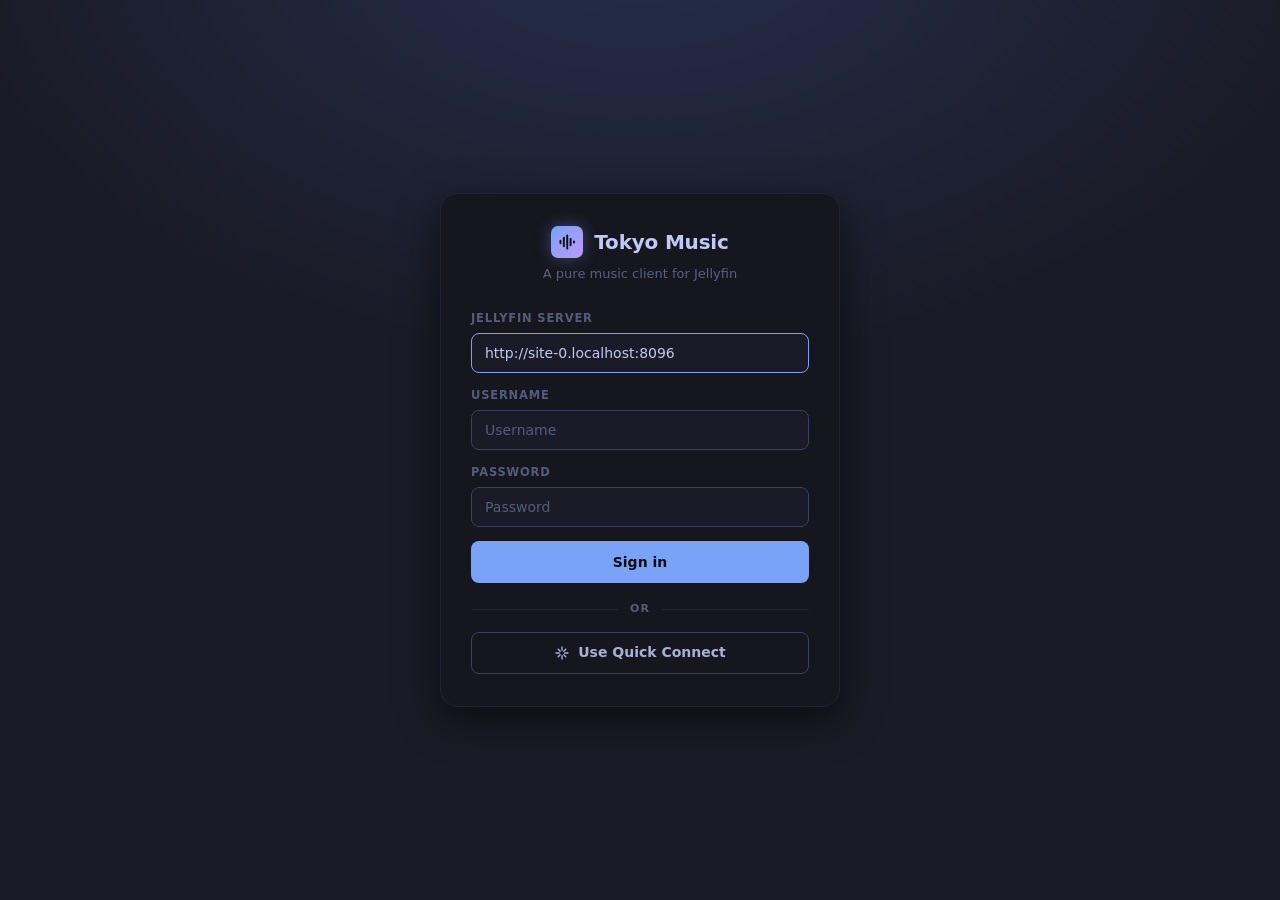
==== index.html @ 6bb14060 "Add Tokyo Music, a music-only Jellyfin web client A pure-audio frontend to Jellyfin: albums, artists" ====
<!DOCTYPE html>
<html lang="en">
  <head>
    <meta charset="utf-8" />
    <meta name="viewport" content="width=device-width, initial-scale=1" />
    <meta name="color-scheme" content="dark" />
    <meta name="theme-color" content="#1a1b26" />
    <meta
      name="description"
      content="Tokyo Music — a music-only web client for Jellyfin."
    />
    <title>Tokyo Music</title>

    <link
      rel="icon"
      href="data:image/svg+xml,%3Csvg xmlns='http://www.w3.org/2000/svg' viewBox='0 0 24 24'%3E%3Crect width='24' height='24' rx='6' fill='%231a1b26'/%3E%3Cg fill='%237aa2f7'%3E%3Crect x='4' y='9' width='2.2' height='6' rx='1.1'/%3E%3Crect x='8' y='6' width='2.2' height='12' rx='1.1'/%3E%3Crect x='12' y='3.5' width='2.2' height='17' rx='1.1'/%3E%3Crect x='16' y='8' width='2.2' height='8' rx='1.1'/%3E%3C/g%3E%3C/svg%3E"
    />

    <link rel="stylesheet" href="css/tokyonight.css" />
    <link rel="stylesheet" href="css/app.css" />
  </head>
  <body>
    <div id="root">
      <!-- Replaced by the login screen or app shell on boot. -->
      <div class="login-screen">
        <div class="spinner"></div>
      </div>
    </div>

    <noscript>
      <p style="padding: 32px; color: #c0caf5; font-family: system-ui">
        Tokyo Music needs JavaScript enabled.
      </p>
    </noscript>

    <script type="module" src="js/app.js"></script>
  </body>
</html>
---- css/tokyonight.css ----
/* Tokyo Night (night variant) — palette from folke/tokyonight.nvim.
   Deliberately NOT the storm variant: bg is #1a1b26, not #24283b. */

:root {
  /* Raw palette */
  --tn-bg: #1a1b26;
  --tn-bg-dark: #16161e;
  --tn-bg-darker: #0c0e14;
  --tn-black: #15161e;
  --tn-bg-highlight: #292e42;
  --tn-bg-visual: #283457;
  --tn-fg-gutter: #3b4261;
  --tn-terminal-black: #414868;
  --tn-dark3: #545c7e;
  --tn-comment: #565f89;
  --tn-dark5: #737aa2;
  --tn-fg-dark: #a9b1d6;
  --tn-fg: #c0caf5;

  --tn-blue: #7aa2f7;
  --tn-blue0: #3d59a1;
  --tn-blue1: #2ac3de;
  --tn-blue2: #0db9d7;
  --tn-blue5: #89ddff;
  --tn-blue6: #b4f9f8;
  --tn-blue7: #394b70;
  --tn-cyan: #7dcfff;
  --tn-magenta: #bb9af7;
  --tn-magenta2: #ff007c;
  --tn-purple: #9d7cd8;
  --tn-orange: #ff9e64;
  --tn-yellow: #e0af68;
  --tn-green: #9ece6a;
  --tn-green1: #73daca;
  --tn-green2: #41a6b5;
  --tn-teal: #1abc9c;
  --tn-red: #f7768e;
  --tn-red1: #db4b4b;

  /* Semantic surfaces */
  --surface-0: var(--tn-bg-darker);
  --surface-1: var(--tn-bg);
  --surface-2: var(--tn-bg-dark);
  --surface-3: var(--tn-bg-highlight);
  --surface-hover: #232433;
  --surface-active: var(--tn-bg-visual);

  /* Text */
  --text: var(--tn-fg);
  --text-dim: var(--tn-fg-dark);
  --text-muted: var(--tn-comment);
  --text-faint: var(--tn-dark3);

  /* Accents */
  --accent: var(--tn-blue);
  --accent-hi: var(--tn-blue5);
  --accent-lo: var(--tn-blue0);
  --accent-2: var(--tn-magenta);
  --accent-3: var(--tn-cyan);
  --good: var(--tn-green);
  --warn: var(--tn-yellow);
  --bad: var(--tn-red);
  --fav: var(--tn-red);

  /* Lines */
  --border: #232433;
  --border-strong: var(--tn-fg-gutter);

  /* Geometry */
  --r-sm: 4px;
  --r-md: 8px;
  --r-lg: 12px;
  --r-full: 999px;

  --sidebar-w: 232px;
  --player-h: 92px;
  --topbar-h: 60px;
  --queue-w: 340px;

  /* Type */
  --font: "Inter", "SF Pro Display", system-ui, -apple-system, "Segoe UI", Roboto,
    "Helvetica Neue", Arial, sans-serif;
  --font-mono: "JetBrains Mono", "Fira Code", ui-monospace, SFMono-Regular, Menlo,
    Consolas, monospace;

  --shadow-sm: 0 1px 3px rgba(0, 0, 0, 0.4);
  --shadow-md: 0 4px 16px rgba(0, 0, 0, 0.45);
  --shadow-lg: 0 12px 40px rgba(0, 0, 0, 0.55);

  --ease: cubic-bezier(0.4, 0, 0.2, 1);
}
---- css/app.css ----
/* ============================================================
   Tokyo Music — layout & components
   ============================================================ */

*,
*::before,
*::after {
  box-sizing: border-box;
}

html,
body {
  height: 100%;
  margin: 0;
}

body {
  background: var(--surface-1);
  color: var(--text);
  font-family: var(--font);
  font-size: 14px;
  line-height: 1.5;
  overflow: hidden;
  -webkit-font-smoothing: antialiased;
}

button,
input,
select {
  font: inherit;
  color: inherit;
}

button {
  background: none;
  border: none;
  cursor: pointer;
  padding: 0;
}

a {
  color: inherit;
  text-decoration: none;
}

img {
  display: block;
  max-width: 100%;
}

/* Inline SVGs carry no intrinsic size, so without this they fall back to the
   replaced-element default of 300x150 and blow out their container. Every
   context-specific rule below is more specific and still wins. */
svg {
  width: 1em;
  height: 1em;
  flex: none;
}

:focus-visible {
  outline: 2px solid var(--accent);
  outline-offset: 2px;
  border-radius: var(--r-sm);
}

/* Scrollbars */
* {
  scrollbar-width: thin;
  scrollbar-color: var(--tn-fg-gutter) transparent;
}
*::-webkit-scrollbar {
  width: 10px;
  height: 10px;
}
*::-webkit-scrollbar-track {
  background: transparent;
}
*::-webkit-scrollbar-thumb {
  background: var(--tn-fg-gutter);
  border-radius: var(--r-full);
  border: 2px solid transparent;
  background-clip: content-box;
}
*::-webkit-scrollbar-thumb:hover {
  background: var(--tn-terminal-black);
  background-clip: content-box;
}

/* ============================================================
   App shell
   ============================================================ */

.app {
  display: grid;
  grid-template-columns: var(--sidebar-w) minmax(0, 1fr) 0;
  grid-template-rows: minmax(0, 1fr) var(--player-h);
  grid-template-areas:
    "sidebar main queue"
    "player player player";
  height: 100vh;
  transition: grid-template-columns 0.24s var(--ease);
}

.app[data-queue="open"] {
  grid-template-columns: var(--sidebar-w) minmax(0, 1fr) var(--queue-w);
}

.app[hidden] {
  display: none;
}

/* ---------- Sidebar ---------- */

.sidebar {
  grid-area: sidebar;
  background: var(--surface-0);
  border-right: 1px solid var(--border);
  display: flex;
  flex-direction: column;
  min-height: 0;
  padding: 16px 0 8px;
}

.brand {
  display: flex;
  align-items: center;
  gap: 10px;
  padding: 0 18px 18px;
  font-weight: 700;
  font-size: 15px;
  letter-spacing: 0.2px;
}

.brand-mark {
  width: 26px;
  height: 26px;
  flex: none;
  border-radius: 7px;
  background: linear-gradient(135deg, var(--tn-blue) 0%, var(--tn-magenta) 100%);
  display: grid;
  place-items: center;
  color: var(--tn-bg-darker);
  box-shadow: 0 0 16px rgba(122, 162, 247, 0.35);
}

.brand-mark svg {
  width: 15px;
  height: 15px;
}

.nav {
  display: flex;
  flex-direction: column;
  gap: 1px;
  padding: 0 8px;
}

.nav-heading {
  font-size: 10.5px;
  font-weight: 700;
  letter-spacing: 0.11em;
  text-transform: uppercase;
  color: var(--text-faint);
  padding: 18px 12px 7px;
}

.nav-item {
  display: flex;
  align-items: center;
  gap: 11px;
  padding: 8px 12px;
  border-radius: var(--r-md);
  background: var(--surface-0);
  color: var(--text-dim);
  font-size: 13.5px;
  font-weight: 500;
  transition: background 0.13s var(--ease), color 0.13s var(--ease);
  position: relative;
  white-space: nowrap;
}

.nav-icon {
  display: flex;
  flex: none;
}

.nav-item svg {
  width: 17px;
  height: 17px;
  flex: none;
  opacity: 0.85;
}

.nav-item:hover {
  background: var(--surface-hover);
  color: var(--text);
}

.nav-item.active {
  background: var(--surface-active);
  color: #fff;
}

.nav-item.active::before {
  content: "";
  position: absolute;
  left: -8px;
  top: 50%;
  transform: translateY(-50%);
  width: 3px;
  height: 18px;
  border-radius: 0 3px 3px 0;
  background: var(--accent);
}

.nav-count {
  margin-left: auto;
  font-size: 11px;
  color: var(--text-faint);
  font-variant-numeric: tabular-nums;
}

/* Playlist list in sidebar */
.sidebar-playlists {
  flex: 1;
  min-height: 0;
  overflow-y: auto;
  padding: 0 8px 8px;
  margin-top: 4px;
}

.sidebar-pl {
  display: flex;
  align-items: center;
  gap: 9px;
  padding: 6px 12px;
  border-radius: var(--r-md);
  background: var(--surface-0);
  color: var(--text-muted);
  font-size: 13px;
  transition: background 0.13s var(--ease), color 0.13s var(--ease);
  cursor: pointer;
}

.sidebar-pl:hover {
  background: var(--surface-hover);
  color: var(--text);
}

.sidebar-pl.active {
  color: var(--accent);
}

.sidebar-pl-icon {
  width: 15px;
  height: 15px;
  flex: none;
  opacity: 0.7;
}

.sidebar-pl-icon svg {
  width: 100%;
  height: 100%;
}

.sidebar-pl span {
  overflow: hidden;
  text-overflow: ellipsis;
  white-space: nowrap;
}

.sidebar-foot {
  padding: 10px 16px 4px;
  border-top: 1px solid var(--border);
  margin-top: auto;
}

.user-chip {
  display: flex;
  align-items: center;
  gap: 10px;
  width: 100%;
  padding: 7px 8px;
  border-radius: var(--r-md);
  background: var(--surface-0);
  color: var(--text-dim);
  font-size: 13px;
  transition: background 0.13s var(--ease);
}

.user-chip:hover {
  background: var(--surface-hover);
  color: var(--text);
}

.user-avatar {
  width: 26px;
  height: 26px;
  border-radius: var(--r-full);
  background: linear-gradient(135deg, var(--tn-blue0), var(--tn-purple));
  display: grid;
  place-items: center;
  font-size: 12px;
  font-weight: 700;
  color: #fff;
  flex: none;
}

/* ---------- Main column ---------- */

.main {
  grid-area: main;
  min-width: 0;
  min-height: 0;
  display: flex;
  flex-direction: column;
  position: relative;
  background: var(--surface-1);
}

.topbar {
  height: var(--topbar-h);
  flex: none;
  display: flex;
  align-items: center;
  gap: 12px;
  padding: 0 26px;
  position: sticky;
  top: 0;
  z-index: 20;
  /* Opaque rather than translucent+blurred: a backdrop-filter over the
     scrolling list forces the region behind it to re-rasterize on every
     repaint, which shows up as shimmering text on Linux compositors. */
  background: var(--surface-1);
  border-bottom: 1px solid transparent;
  transition: border-color 0.2s var(--ease);
}

.topbar.scrolled {
  border-bottom-color: var(--border);
}

.histnav {
  display: flex;
  gap: 4px;
}

.icon-btn {
  width: 32px;
  height: 32px;
  border-radius: var(--r-full);
  display: grid;
  place-items: center;
  color: var(--text-dim);
  background: var(--surface-2);
  transition: background 0.13s var(--ease), color 0.13s var(--ease),
    transform 0.13s var(--ease);
}

.icon-btn svg {
  width: 17px;
  height: 17px;
}

.icon-btn:hover:not(:disabled) {
  background: var(--surface-3);
  color: var(--text);
}

.icon-btn:active:not(:disabled) {
  transform: scale(0.94);
}

.icon-btn:disabled {
  opacity: 0.32;
  cursor: default;
}

.icon-btn.ghost {
  background: transparent;
}

.icon-btn.ghost:hover:not(:disabled) {
  background: var(--surface-hover);
}

.icon-btn.on {
  color: var(--accent);
}

/* Search box */
.searchbox {
  position: relative;
  width: 340px;
  max-width: 42vw;
}

.searchbox svg {
  position: absolute;
  left: 11px;
  top: 50%;
  transform: translateY(-50%);
  width: 16px;
  height: 16px;
  color: var(--text-faint);
  pointer-events: none;
}

.searchbox input {
  width: 100%;
  height: 36px;
  padding: 0 34px 0 34px;
  border-radius: var(--r-full);
  background: var(--surface-2);
  border: 1px solid var(--border);
  color: var(--text);
  font-size: 13.5px;
  transition: border-color 0.15s var(--ease), background 0.15s var(--ease);
}

.searchbox input::placeholder {
  color: var(--text-faint);
}

.searchbox input:focus {
  outline: none;
  border-color: var(--accent-lo);
  background: var(--surface-1);
}

.searchbox .clear-search {
  position: absolute;
  right: 8px;
  top: 50%;
  transform: translateY(-50%);
  width: 20px;
  height: 20px;
  border-radius: var(--r-full);
  display: none;
  place-items: center;
  color: var(--text-faint);
  background: var(--surface-3);
}

.searchbox .clear-search svg {
  position: static;
  transform: none;
  width: 11px;
  height: 11px;
}

.searchbox.has-value .clear-search {
  display: grid;
}

.topbar-spacer {
  flex: 1;
}

/* Scroll region */
.content {
  flex: 1;
  min-height: 0;
  overflow-y: auto;
  overflow-x: hidden;
  scroll-behavior: smooth;
}

.page {
  padding: 8px 26px 40px;
  max-width: 1600px;
}

.page-header {
  display: flex;
  align-items: flex-end;
  gap: 16px;
  margin: 10px 0 22px;
  flex-wrap: wrap;
}

.page-title {
  font-size: 30px;
  font-weight: 800;
  letter-spacing: -0.02em;
  margin: 0;
  line-height: 1.15;
}

.page-sub {
  color: var(--text-muted);
  font-size: 13px;
  margin: 0;
}

.page-tools {
  margin-left: auto;
  display: flex;
  align-items: center;
  gap: 8px;
}

.section-title {
  font-size: 19px;
  font-weight: 700;
  letter-spacing: -0.01em;
  margin: 30px 0 14px;
  display: flex;
  align-items: baseline;
  gap: 10px;
}

.section-title:first-child {
  margin-top: 8px;
}

.section-more {
  font-size: 12px;
  font-weight: 600;
  color: var(--text-muted);
  letter-spacing: 0.04em;
  text-transform: uppercase;
  margin-left: auto;
  transition: color 0.13s var(--ease);
}

.section-more:hover {
  color: var(--accent);
}

/* ---------- Select / toolbar controls ---------- */

.select {
  height: 32px;
  padding: 0 30px 0 12px;
  border-radius: var(--r-full);
  background: var(--surface-2);
  border: 1px solid var(--border);
  color: var(--text-dim);
  font-size: 12.5px;
  cursor: pointer;
  appearance: none;
  background-image: url("data:image/svg+xml;charset=utf-8,%3Csvg xmlns='http://www.w3.org/2000/svg' viewBox='0 0 24 24' fill='none' stroke='%23737aa2' stroke-width='2.5' stroke-linecap='round'%3E%3Cpath d='M6 9l6 6 6-6'/%3E%3C/svg%3E");
  background-repeat: no-repeat;
  background-position: right 9px center;
  background-size: 13px;
}

.select:hover {
  border-color: var(--border-strong);
  color: var(--text);
}

.select:focus {
  outline: none;
  border-color: var(--accent-lo);
}

.btn {
  height: 34px;
  padding: 0 16px;
  border-radius: var(--r-full);
  background: var(--surface-2);
  border: 1px solid var(--border);
  color: var(--text);
  font-size: 13px;
  font-weight: 600;
  display: inline-flex;
  align-items: center;
  gap: 7px;
  transition: background 0.13s var(--ease), border-color 0.13s var(--ease),
    transform 0.13s var(--ease);
}

.btn svg {
  width: 15px;
  height: 15px;
}

.btn:hover {
  background: var(--surface-3);
  border-color: var(--border-strong);
}

.btn:active {
  transform: scale(0.97);
}

.btn.primary {
  background: var(--accent);
  border-color: var(--accent);
  color: var(--tn-bg-darker);
}

.btn.primary:hover {
  background: var(--accent-hi);
  border-color: var(--accent-hi);
}

.btn.danger {
  color: var(--bad);
}

.btn.danger:hover {
  background: color-mix(in srgb, var(--bad) 16%, transparent);
  border-color: var(--bad);
}

.btn-play-lg {
  width: 52px;
  height: 52px;
  border-radius: var(--r-full);
  background: var(--accent);
  color: var(--tn-bg-darker);
  display: grid;
  place-items: center;
  box-shadow: 0 6px 22px rgba(122, 162, 247, 0.32);
  transition: transform 0.14s var(--ease), background 0.14s var(--ease);
}

.btn-play-lg svg {
  width: 22px;
  height: 22px;
  margin-left: 2px;
}

.btn-play-lg.paused svg {
  margin-left: 0;
}

.btn-play-lg:hover {
  transform: scale(1.06);
  background: var(--accent-hi);
}

.btn-play-lg:active {
  transform: scale(0.98);
}

/* ============================================================
   Cards & grids
   ============================================================ */

/* Hover targets below declare an opaque base background matching the surface
   they sit on. Transitioning from `transparent` makes the text sit over a
   semi-transparent backdrop mid-animation, which forces the renderer to swap
   subpixel antialiasing for grayscale and back -- seen as shimmering text
   whenever the pointer moves. Opaque-to-opaque avoids the swap entirely. */

.grid {
  display: grid;
  grid-template-columns: repeat(auto-fill, minmax(168px, 1fr));
  gap: 20px 16px;
}

.grid.artists {
  grid-template-columns: repeat(auto-fill, minmax(150px, 1fr));
}

.row-scroll {
  display: grid;
  grid-auto-flow: column;
  grid-auto-columns: 168px;
  gap: 16px;
  overflow-x: auto;
  padding-bottom: 10px;
  scroll-snap-type: x proximity;
}

.row-scroll > * {
  scroll-snap-align: start;
}

.card {
  position: relative;
  border-radius: var(--r-lg);
  padding: 10px;
  background: var(--surface-1);
  transition: background 0.16s var(--ease);
  cursor: pointer;
  min-width: 0;
}

.card:hover {
  background: var(--surface-2);
}

.card-art {
  position: relative;
  width: 100%;
  aspect-ratio: 1;
  border-radius: var(--r-md);
  overflow: hidden;
  background: var(--surface-3);
  margin-bottom: 10px;
  box-shadow: var(--shadow-sm);
}

.card.artist .card-art {
  border-radius: var(--r-full);
}

.card-art img {
  width: 100%;
  height: 100%;
  object-fit: cover;
  opacity: 0;
  transition: opacity 0.32s var(--ease);
}

.card-art img.loaded {
  opacity: 1;
}

.art-fallback {
  position: absolute;
  inset: 0;
  z-index: 0;
  display: grid;
  place-items: center;
  color: var(--tn-fg-gutter);
  background: linear-gradient(145deg, var(--surface-3), var(--surface-2));
}

/* Shared artwork stacking: the image must paint above the placeholder, which
   only shows through while the image is missing or still decoding. */
.art {
  position: relative;
  overflow: hidden;
}

.art img {
  position: absolute;
  inset: 0;
  z-index: 1;
  width: 100%;
  height: 100%;
  object-fit: cover;
  opacity: 0;
  transition: opacity 0.32s var(--ease);
}

.art img.loaded {
  opacity: 1;
}

.art-fallback svg {
  width: 34%;
  height: 34%;
}

.card-title {
  font-size: 13.5px;
  font-weight: 600;
  color: var(--text);
  overflow: hidden;
  text-overflow: ellipsis;
  white-space: nowrap;
  margin-bottom: 2px;
}

.card-sub {
  font-size: 12px;
  color: var(--text-muted);
  overflow: hidden;
  text-overflow: ellipsis;
  white-space: nowrap;
}

.card.artist .card-title,
.card.artist .card-sub {
  text-align: center;
}

/* Hover play button on card art */
.card-play {
  position: absolute;
  right: 8px;
  bottom: 8px;
  width: 40px;
  height: 40px;
  border-radius: var(--r-full);
  background: var(--accent);
  color: var(--tn-bg-darker);
  display: grid;
  place-items: center;
  opacity: 0;
  transform: translateY(8px) scale(0.9);
  transition: opacity 0.16s var(--ease), transform 0.16s var(--ease),
    background 0.13s var(--ease);
  box-shadow: var(--shadow-md);
}

.card-play svg {
  width: 17px;
  height: 17px;
  margin-left: 2px;
}

.card:hover .card-play,
.card-play:focus-visible {
  opacity: 1;
  transform: translateY(0) scale(1);
}

.card-play:hover {
  background: var(--accent-hi);
  transform: translateY(0) scale(1.07);
}

/* ============================================================
   Track list
   ============================================================ */

.tracklist {
  display: flex;
  flex-direction: column;
}

.track-head {
  display: grid;
  grid-template-columns: var(--tl-cols, 40px minmax(0, 3fr) minmax(0, 2fr) minmax(0, 2fr) 90px 56px);
  gap: 14px;
  align-items: center;
  padding: 0 12px 8px;
  border-bottom: 1px solid var(--border);
  margin-bottom: 6px;
  font-size: 11px;
  font-weight: 700;
  letter-spacing: 0.1em;
  text-transform: uppercase;
  color: var(--text-faint);
  position: sticky;
  top: 0;
  background: var(--surface-1);
  z-index: 5;
}

.track-head svg {
  width: 14px;
  height: 14px;
}

.track {
  display: grid;
  grid-template-columns: var(--tl-cols, 40px minmax(0, 3fr) minmax(0, 2fr) minmax(0, 2fr) 90px 56px);
  gap: 14px;
  align-items: center;
  padding: 7px 12px;
  border-radius: var(--r-md);
  background: var(--surface-1);
  cursor: pointer;
  color: var(--text-dim);
  transition: background 0.1s var(--ease);
  user-select: none;
}

.track:hover {
  background: var(--surface-2);
}

.track.selected {
  background: var(--surface-active);
}

.track.playing .track-title,
.track.playing .track-index {
  color: var(--accent);
}

.track.dragging {
  opacity: 0.4;
}

.track.drop-before {
  box-shadow: inset 0 2px 0 var(--accent);
}

.track.drop-after {
  box-shadow: inset 0 -2px 0 var(--accent);
}

.track-index {
  font-size: 13px;
  color: var(--text-faint);
  text-align: right;
  font-variant-numeric: tabular-nums;
  position: relative;
}

.track:hover .track-index .num {
  visibility: hidden;
}

.track-index .hover-play {
  position: absolute;
  inset: 0;
  display: none;
  place-items: center;
  color: var(--text);
}

.track-index .hover-play svg {
  width: 13px;
  height: 13px;
}

.track:hover .track-index .hover-play {
  display: grid;
}

/* Equalizer bars for the currently playing row */
.eq {
  display: none;
  gap: 2px;
  align-items: flex-end;
  height: 13px;
  justify-content: center;
}

.track.playing .track-index .num,
.track.playing:hover .track-index .hover-play {
  display: none;
  visibility: hidden;
}

.track.playing .eq {
  display: flex;
}

.eq i {
  width: 2.5px;
  background: var(--accent);
  border-radius: 1px;
  height: 30%;
  animation: eqbar 0.9s ease-in-out infinite;
}

.eq i:nth-child(2) {
  animation-delay: 0.25s;
}
.eq i:nth-child(3) {
  animation-delay: 0.5s;
}

.app[data-playing="false"] .eq i {
  animation-play-state: paused;
}

@keyframes eqbar {
  0%,
  100% {
    height: 25%;
  }
  50% {
    height: 100%;
  }
}

.track-main {
  display: flex;
  align-items: center;
  gap: 11px;
  min-width: 0;
}

.track-art {
  width: 38px;
  height: 38px;
  border-radius: var(--r-sm);
  flex: none;
  overflow: hidden;
  background: var(--surface-3);
  position: relative;
}

.track-art img {
  width: 100%;
  height: 100%;
  object-fit: cover;
  opacity: 0;
  transition: opacity 0.3s var(--ease);
}

.track-art img.loaded {
  opacity: 1;
}

.track-text {
  min-width: 0;
}

.track-title {
  font-size: 13.5px;
  font-weight: 500;
  color: var(--text);
  overflow: hidden;
  text-overflow: ellipsis;
  white-space: nowrap;
}

.track-artist {
  font-size: 12px;
  color: var(--text-muted);
  overflow: hidden;
  text-overflow: ellipsis;
  white-space: nowrap;
}

.track-cell {
  font-size: 12.5px;
  color: var(--text-muted);
  overflow: hidden;
  text-overflow: ellipsis;
  white-space: nowrap;
}

.track-cell.link:hover {
  color: var(--text);
  text-decoration: underline;
}

.track-dur {
  font-size: 12.5px;
  color: var(--text-muted);
  font-variant-numeric: tabular-nums;
  text-align: right;
}

.track-actions {
  display: flex;
  align-items: center;
  justify-content: flex-end;
  gap: 2px;
}

.track-actions .icon-btn {
  width: 26px;
  height: 26px;
  background: transparent;
  opacity: 0;
}

.track-actions .icon-btn svg {
  width: 15px;
  height: 15px;
}

.track:hover .track-actions .icon-btn,
.track-actions .icon-btn:focus-visible,
.track-actions .icon-btn.on {
  opacity: 1;
}

.icon-btn.fav.on {
  color: var(--fav);
}

.disc-divider {
  display: flex;
  align-items: center;
  gap: 10px;
  padding: 18px 12px 6px;
  font-size: 11px;
  font-weight: 700;
  letter-spacing: 0.1em;
  text-transform: uppercase;
  color: var(--text-faint);
}

.disc-divider::after {
  content: "";
  flex: 1;
  height: 1px;
  background: var(--border);
}

/* ============================================================
   Detail header (album / artist / playlist)
   ============================================================ */

.detail-hero {
  display: flex;
  gap: 26px;
  align-items: flex-end;
  padding: 22px 0 26px;
  position: relative;
}

.hero-bg {
  position: absolute;
  inset: -8px -26px 0;
  z-index: 0;
  background: var(--hero-grad, none);
  opacity: 0.55;
  pointer-events: none;
  mask-image: linear-gradient(to bottom, #000 0%, transparent 100%);
  -webkit-mask-image: linear-gradient(to bottom, #000 0%, transparent 100%);
}

.detail-hero > * {
  position: relative;
  z-index: 1;
}

.hero-art {
  width: 208px;
  height: 208px;
  flex: none;
  border-radius: var(--r-lg);
  overflow: hidden;
  background: var(--surface-3);
  box-shadow: var(--shadow-lg);
  position: relative;
}

.hero-art.round {
  border-radius: var(--r-full);
}

.hero-art img {
  width: 100%;
  height: 100%;
  object-fit: cover;
}

.hero-meta {
  min-width: 0;
  padding-bottom: 6px;
}

.hero-kind {
  font-size: 11px;
  font-weight: 700;
  letter-spacing: 0.12em;
  text-transform: uppercase;
  color: var(--text-dim);
  margin-bottom: 10px;
}

.hero-title {
  font-size: clamp(28px, 4.2vw, 52px);
  font-weight: 800;
  letter-spacing: -0.028em;
  line-height: 1.05;
  margin: 0 0 12px;
  overflow-wrap: anywhere;
}

.hero-line {
  display: flex;
  align-items: center;
  gap: 7px;
  flex-wrap: wrap;
  font-size: 13px;
  color: var(--text-dim);
}

.hero-line .dot {
  color: var(--text-faint);
}

.hero-line a:hover {
  text-decoration: underline;
}

.hero-line .strong {
  color: var(--text);
  font-weight: 600;
}

.detail-actions {
  display: flex;
  align-items: center;
  gap: 12px;
  padding: 4px 0 22px;
}

/* ============================================================
   Player bar
   ============================================================ */

.player {
  grid-area: player;
  background: var(--surface-0);
  border-top: 1px solid var(--border);
  display: grid;
  grid-template-columns: minmax(180px, 1fr) minmax(360px, 2fr) minmax(180px, 1fr);
  align-items: center;
  gap: 16px;
  padding: 0 18px;
  z-index: 30;
}

.now-playing {
  display: flex;
  align-items: center;
  gap: 12px;
  min-width: 0;
}

.np-art {
  width: 56px;
  height: 56px;
  border-radius: var(--r-md);
  overflow: hidden;
  background: var(--surface-3);
  flex: none;
  position: relative;
  cursor: pointer;
  box-shadow: var(--shadow-sm);
}

.np-art img {
  width: 100%;
  height: 100%;
  object-fit: cover;
}

.np-text {
  min-width: 0;
}

.np-title {
  font-size: 13.5px;
  font-weight: 600;
  overflow: hidden;
  text-overflow: ellipsis;
  white-space: nowrap;
}

.np-artist {
  font-size: 12px;
  color: var(--text-muted);
  overflow: hidden;
  text-overflow: ellipsis;
  white-space: nowrap;
}

.np-artist:hover {
  color: var(--text-dim);
}

.player-center {
  display: flex;
  flex-direction: column;
  align-items: center;
  gap: 6px;
  min-width: 0;
  width: 100%;
}

.transport {
  display: flex;
  align-items: center;
  gap: 8px;
}

.transport .icon-btn {
  background: transparent;
}

.btn-play {
  width: 36px;
  height: 36px;
  border-radius: var(--r-full);
  background: var(--text);
  color: var(--surface-0);
  display: grid;
  place-items: center;
  transition: transform 0.13s var(--ease), background 0.13s var(--ease);
}

.btn-play svg {
  width: 17px;
  height: 17px;
}

.btn-play:hover {
  transform: scale(1.07);
  background: #fff;
}

.btn-play:active {
  transform: scale(0.96);
}

.seek-row {
  display: flex;
  align-items: center;
  gap: 10px;
  width: 100%;
  max-width: 620px;
}

.time {
  font-size: 11px;
  color: var(--text-faint);
  font-variant-numeric: tabular-nums;
  width: 38px;
  flex: none;
}

.time.right {
  text-align: right;
}

/* Range slider */
.range {
  position: relative;
  flex: 1;
  height: 14px;
  display: flex;
  align-items: center;
  cursor: pointer;
  touch-action: none;
}

.range-track {
  position: absolute;
  left: 0;
  right: 0;
  height: 4px;
  border-radius: var(--r-full);
  background: var(--tn-fg-gutter);
  overflow: hidden;
}

.range-buffer {
  position: absolute;
  left: 0;
  top: 0;
  bottom: 0;
  width: 0%;
  background: var(--tn-terminal-black);
}

.range-fill {
  position: absolute;
  left: 0;
  top: 0;
  bottom: 0;
  width: 0%;
  background: var(--text-dim);
  border-radius: var(--r-full);
}

.range:hover .range-fill,
.range.dragging .range-fill {
  background: var(--accent);
}

.range-thumb {
  position: absolute;
  width: 12px;
  height: 12px;
  border-radius: var(--r-full);
  background: #fff;
  left: 0%;
  transform: translateX(-50%) scale(0);
  transition: transform 0.13s var(--ease);
  box-shadow: 0 1px 4px rgba(0, 0, 0, 0.5);
  pointer-events: none;
}

.range:hover .range-thumb,
.range.dragging .range-thumb {
  transform: translateX(-50%) scale(1);
}

.player-right {
  display: flex;
  align-items: center;
  justify-content: flex-end;
  gap: 4px;
}

.volume-wrap {
  display: flex;
  align-items: center;
  gap: 6px;
  width: 108px;
}

.volume-wrap .range {
  flex: 1;
}

.bitrate-tag {
  font-size: 9.5px;
  font-weight: 700;
  letter-spacing: 0.06em;
  padding: 2px 5px;
  border-radius: var(--r-sm);
  border: 1px solid var(--border-strong);
  color: var(--text-faint);
  font-family: var(--font-mono);
  cursor: default;
}

.bitrate-tag.lossless {
  color: var(--tn-green1);
  border-color: color-mix(in srgb, var(--tn-green1) 45%, transparent);
}

.bitrate-tag.transcode {
  color: var(--tn-orange);
  border-color: color-mix(in srgb, var(--tn-orange) 45%, transparent);
}

/* ============================================================
   Queue panel
   ============================================================ */

.queue-panel {
  grid-area: queue;
  background: var(--surface-0);
  border-left: 1px solid var(--border);
  display: flex;
  flex-direction: column;
  min-height: 0;
  overflow: hidden;
  width: var(--queue-w);
}

.app:not([data-queue="open"]) .queue-panel {
  display: none;
}

.queue-head {
  display: flex;
  align-items: center;
  gap: 8px;
  padding: 16px 16px 12px;
  flex: none;
}

.queue-head h3 {
  font-size: 15px;
  font-weight: 700;
  margin: 0;
}

.queue-head .icon-btn {
  background: transparent;
}

.queue-scroll {
  flex: 1;
  min-height: 0;
  overflow-y: auto;
  padding: 0 8px 12px;
}

.queue-section {
  font-size: 10.5px;
  font-weight: 700;
  letter-spacing: 0.11em;
  text-transform: uppercase;
  color: var(--text-faint);
  padding: 12px 8px 6px;
}

.qitem {
  display: flex;
  align-items: center;
  gap: 10px;
  padding: 6px 8px;
  border-radius: var(--r-md);
  background: var(--surface-0);
  cursor: pointer;
  transition: background 0.1s var(--ease);
}

.qitem:hover {
  background: var(--surface-hover);
}

.qitem.current {
  background: var(--surface-active);
}

.qitem.current .qitem-title {
  color: var(--accent);
}

.qitem.dragging {
  opacity: 0.4;
}

.qitem.drop-before {
  box-shadow: inset 0 2px 0 var(--accent);
}

.qitem.drop-after {
  box-shadow: inset 0 -2px 0 var(--accent);
}

.qitem-art {
  width: 38px;
  height: 38px;
  border-radius: var(--r-sm);
  overflow: hidden;
  background: var(--surface-3);
  flex: none;
}

.qitem-art img {
  width: 100%;
  height: 100%;
  object-fit: cover;
}

.qitem-text {
  min-width: 0;
  flex: 1;
}

.qitem-title {
  font-size: 13px;
  font-weight: 500;
  overflow: hidden;
  text-overflow: ellipsis;
  white-space: nowrap;
}

.qitem-artist {
  font-size: 11.5px;
  color: var(--text-muted);
  overflow: hidden;
  text-overflow: ellipsis;
  white-space: nowrap;
}

.qitem-remove {
  opacity: 0;
  color: var(--text-faint);
  width: 24px;
  height: 24px;
  display: grid;
  place-items: center;
  border-radius: var(--r-full);
  flex: none;
}

.qitem-remove svg {
  width: 13px;
  height: 13px;
}

.qitem:hover .qitem-remove {
  opacity: 1;
}

.qitem-remove:hover {
  color: var(--bad);
  background: var(--surface-3);
}

/* ============================================================
   Login
   ============================================================ */

.login-screen {
  position: fixed;
  inset: 0;
  display: grid;
  place-items: center;
  background: radial-gradient(
      1000px 620px at 50% -8%,
      rgba(61, 89, 161, 0.3),
      transparent 70%
    ),
    var(--surface-1);
  z-index: 100;
  padding: 24px;
  overflow-y: auto;
}

.login-screen[hidden] {
  display: none;
}

.login-card {
  width: 100%;
  max-width: 400px;
  background: var(--surface-2);
  border: 1px solid var(--border);
  border-radius: 18px;
  padding: 32px 30px;
  box-shadow: var(--shadow-lg);
}

.login-brand {
  display: flex;
  align-items: center;
  gap: 11px;
  justify-content: center;
  margin-bottom: 6px;
}

.login-brand .brand-mark {
  width: 32px;
  height: 32px;
}

.login-brand .brand-mark svg {
  width: 18px;
  height: 18px;
}

.login-brand h1 {
  font-size: 20px;
  font-weight: 800;
  letter-spacing: -0.01em;
  margin: 0;
}

.login-tag {
  text-align: center;
  color: var(--text-muted);
  font-size: 13px;
  margin: 0 0 26px;
}

.field {
  margin-bottom: 14px;
}

.field label {
  display: block;
  font-size: 11.5px;
  font-weight: 700;
  letter-spacing: 0.07em;
  text-transform: uppercase;
  color: var(--text-faint);
  margin-bottom: 6px;
}

.field input {
  width: 100%;
  height: 40px;
  padding: 0 13px;
  border-radius: var(--r-md);
  background: var(--surface-1);
  border: 1px solid var(--border-strong);
  color: var(--text);
  font-size: 14px;
  transition: border-color 0.15s var(--ease);
}

.field input:focus {
  outline: none;
  border-color: var(--accent);
}

.field input::placeholder {
  color: var(--text-faint);
}

.login-btn svg {
  width: 16px;
  height: 16px;
}

.login-btn {
  width: 100%;
  height: 42px;
  border-radius: var(--r-md);
  background: var(--accent);
  color: var(--tn-bg-darker);
  font-size: 14px;
  font-weight: 700;
  margin-top: 8px;
  transition: background 0.14s var(--ease), transform 0.14s var(--ease);
  display: grid;
  place-items: center;
}

.login-btn:hover:not(:disabled) {
  background: var(--accent-hi);
}

.login-btn:active:not(:disabled) {
  transform: scale(0.98);
}

.login-btn:disabled {
  opacity: 0.55;
  cursor: default;
}

.login-btn.secondary {
  background: transparent;
  border: 1px solid var(--border-strong);
  color: var(--text-dim);
}

.login-btn.secondary:hover:not(:disabled) {
  background: var(--surface-3);
  color: var(--text);
}

.login-sep {
  display: flex;
  align-items: center;
  gap: 12px;
  margin: 18px 0 14px;
  color: var(--text-faint);
  font-size: 11px;
  font-weight: 600;
  letter-spacing: 0.09em;
  text-transform: uppercase;
}

.login-sep::before,
.login-sep::after {
  content: "";
  flex: 1;
  height: 1px;
  background: var(--border);
}

.login-error {
  background: color-mix(in srgb, var(--bad) 13%, transparent);
  border: 1px solid color-mix(in srgb, var(--bad) 42%, transparent);
  color: var(--tn-red);
  border-radius: var(--r-md);
  padding: 9px 12px;
  font-size: 12.5px;
  margin-bottom: 16px;
}

.login-error[hidden] {
  display: none;
}

.qc-code {
  text-align: center;
  padding: 18px 0 6px;
}

.qc-digits {
  font-family: var(--font-mono);
  font-size: 38px;
  font-weight: 700;
  letter-spacing: 0.16em;
  color: var(--accent);
  text-shadow: 0 0 26px rgba(122, 162, 247, 0.45);
  margin-bottom: 10px;
}

.qc-help {
  font-size: 12.5px;
  color: var(--text-muted);
  line-height: 1.6;
}

/* ============================================================
   Modal / dialog
   ============================================================ */

.modal-backdrop {
  position: fixed;
  inset: 0;
  background: rgba(9, 10, 16, 0.72);
  backdrop-filter: blur(3px);
  -webkit-backdrop-filter: blur(3px);
  z-index: 200;
  display: grid;
  place-items: center;
  padding: 24px;
  animation: fade 0.14s var(--ease);
}

.modal-backdrop[hidden] {
  display: none;
}

@keyframes fade {
  from {
    opacity: 0;
  }
}

.modal {
  background: var(--surface-2);
  border: 1px solid var(--border-strong);
  border-radius: 16px;
  box-shadow: var(--shadow-lg);
  width: 100%;
  max-width: 440px;
  max-height: 80vh;
  display: flex;
  flex-direction: column;
  overflow: hidden;
  animation: pop 0.16s var(--ease);
}

@keyframes pop {
  from {
    opacity: 0;
    transform: translateY(10px) scale(0.98);
  }
}

.modal-head {
  padding: 20px 22px 12px;
  flex: none;
}

.modal-head h2 {
  font-size: 17px;
  font-weight: 700;
  margin: 0;
}

.modal-head p {
  font-size: 12.5px;
  color: var(--text-muted);
  margin: 5px 0 0;
}

.modal-body {
  padding: 4px 22px;
  overflow-y: auto;
  flex: 1;
  min-height: 0;
}

.modal-foot {
  padding: 14px 22px 20px;
  display: flex;
  gap: 9px;
  justify-content: flex-end;
  flex: none;
}

.pl-pick {
  display: flex;
  align-items: center;
  gap: 11px;
  padding: 9px 10px;
  border-radius: var(--r-md);
  background: var(--surface-2);
  cursor: pointer;
  transition: background 0.1s var(--ease);
}

.pl-pick:hover {
  background: var(--surface-hover);
}

.pl-pick-icon {
  width: 38px;
  height: 38px;
  border-radius: var(--r-sm);
  background: linear-gradient(135deg, var(--tn-blue0), var(--tn-purple));
  display: grid;
  place-items: center;
  color: #fff;
  flex: none;
}

.pl-pick-icon svg {
  width: 17px;
  height: 17px;
}

.pl-pick-text {
  min-width: 0;
}

.pl-pick-name {
  font-size: 13.5px;
  font-weight: 600;
  overflow: hidden;
  text-overflow: ellipsis;
  white-space: nowrap;
}

.pl-pick-count {
  font-size: 11.5px;
  color: var(--text-muted);
}

/* ============================================================
   Context menu
   ============================================================ */

.ctx-menu {
  position: fixed;
  z-index: 300;
  min-width: 208px;
  background: var(--surface-2);
  border: 1px solid var(--border-strong);
  border-radius: var(--r-md);
  box-shadow: var(--shadow-lg);
  padding: 5px;
  animation: pop 0.11s var(--ease);
}

.ctx-menu[hidden] {
  display: none;
}

.ctx-item {
  display: flex;
  align-items: center;
  gap: 10px;
  width: 100%;
  padding: 7px 10px;
  border-radius: var(--r-sm);
  background: var(--surface-2);
  font-size: 13px;
  color: var(--text-dim);
  text-align: left;
  transition: background 0.1s var(--ease), color 0.1s var(--ease);
}

.ctx-item svg {
  width: 15px;
  height: 15px;
  flex: none;
  opacity: 0.8;
}

.ctx-item:hover {
  background: var(--surface-active);
  color: var(--text);
}

.ctx-item.danger:hover {
  background: color-mix(in srgb, var(--bad) 18%, transparent);
  color: var(--bad);
}

.ctx-sep {
  height: 1px;
  background: var(--border);
  margin: 5px 6px;
}

/* ============================================================
   Toasts, states, misc
   ============================================================ */

.toasts {
  position: fixed;
  bottom: calc(var(--player-h) + 18px);
  left: 50%;
  transform: translateX(-50%);
  z-index: 400;
  display: flex;
  flex-direction: column;
  gap: 8px;
  align-items: center;
  pointer-events: none;
}

.toast {
  background: var(--surface-3);
  border: 1px solid var(--border-strong);
  color: var(--text);
  padding: 9px 16px;
  border-radius: var(--r-full);
  font-size: 13px;
  box-shadow: var(--shadow-md);
  animation: toastin 0.2s var(--ease);
  white-space: nowrap;
}

.toast.err {
  border-color: var(--bad);
  color: var(--tn-red);
}

@keyframes toastin {
  from {
    opacity: 0;
    transform: translateY(12px);
  }
}

.empty {
  text-align: center;
  padding: 70px 20px;
  color: var(--text-muted);
}

.empty svg {
  width: 46px;
  height: 46px;
  margin-bottom: 14px;
  opacity: 0.35;
}

.empty h3 {
  font-size: 17px;
  font-weight: 700;
  color: var(--text-dim);
  margin: 0 0 6px;
}

.empty p {
  font-size: 13px;
  margin: 0;
}

.spinner {
  width: 26px;
  height: 26px;
  border: 2.5px solid var(--tn-fg-gutter);
  border-top-color: var(--accent);
  border-radius: var(--r-full);
  animation: spin 0.7s linear infinite;
  margin: 44px auto;
}

.spinner.sm {
  width: 15px;
  height: 15px;
  border-width: 2px;
  margin: 0;
}

@keyframes spin {
  to {
    transform: rotate(360deg);
  }
}

.skeleton {
  background: linear-gradient(
    90deg,
    var(--surface-2) 25%,
    var(--surface-3) 50%,
    var(--surface-2) 75%
  );
  background-size: 200% 100%;
  animation: shimmer 1.3s infinite;
  border-radius: var(--r-md);
}

@keyframes shimmer {
  to {
    background-position: -200% 0;
  }
}

.sentinel {
  height: 1px;
}

.load-more-row {
  display: grid;
  place-items: center;
  padding: 24px;
}

.chip-row {
  display: flex;
  gap: 8px;
  flex-wrap: wrap;
  margin-bottom: 18px;
}

.chip {
  padding: 6px 14px;
  border-radius: var(--r-full);
  background: var(--surface-2);
  border: 1px solid var(--border);
  color: var(--text-dim);
  font-size: 12.5px;
  font-weight: 600;
  transition: all 0.13s var(--ease);
}

.chip:hover {
  border-color: var(--border-strong);
  color: var(--text);
}

.chip.active {
  background: var(--accent);
  border-color: var(--accent);
  color: var(--tn-bg-darker);
}

.sr-only {
  position: absolute;
  width: 1px;
  height: 1px;
  padding: 0;
  margin: -1px;
  overflow: hidden;
  clip: rect(0, 0, 0, 0);
  white-space: nowrap;
  border: 0;
}

/* ============================================================
   Responsive
   ============================================================ */

@media (max-width: 1180px) {
  .app[data-queue="open"] {
    grid-template-columns: var(--sidebar-w) minmax(0, 1fr) 300px;
  }
  :root {
    --queue-w: 300px;
  }
}

@media (max-width: 980px) {
  :root {
    --sidebar-w: 68px;
  }
  /* Collapse to an icon rail: hide labels only, never the icons themselves. */
  .brand span,
  .nav-item .nav-label,
  .nav-heading,
  .sidebar-playlists,
  .user-chip span {
    display: none;
  }
  .nav-item {
    justify-content: center;
    padding: 10px;
  }
  .brand {
    justify-content: center;
    padding: 0 0 18px;
  }
  .user-chip {
    justify-content: center;
  }
  .app[data-queue="open"] {
    grid-template-columns: var(--sidebar-w) minmax(0, 1fr) 0;
  }
  .queue-panel {
    position: fixed;
    right: 0;
    top: 0;
    bottom: var(--player-h);
    width: 320px;
    z-index: 40;
    box-shadow: var(--shadow-lg);
  }
  .player {
    grid-template-columns: minmax(140px, 1fr) minmax(280px, 1.6fr) auto;
  }
  .volume-wrap {
    display: none;
  }
}

@media (max-width: 720px) {
  .page {
    padding: 8px 14px 32px;
  }
  .detail-hero {
    flex-direction: column;
    align-items: flex-start;
  }
  .hero-art {
    width: 152px;
    height: 152px;
  }
  .searchbox {
    max-width: none;
    width: auto;
    flex: 1;
  }
  .track {
    --tl-cols: 32px minmax(0, 1fr) 62px 34px;
  }
  .track-head {
    --tl-cols: 32px minmax(0, 1fr) 62px 34px;
  }
  .hide-sm {
    display: none !important;
  }
}

@media (prefers-reduced-motion: reduce) {
  *,
  *::before,
  *::after {
    animation-duration: 0.01ms !important;
    animation-iteration-count: 1 !important;
    transition-duration: 0.01ms !important;
    scroll-behavior: auto !important;
  }
}
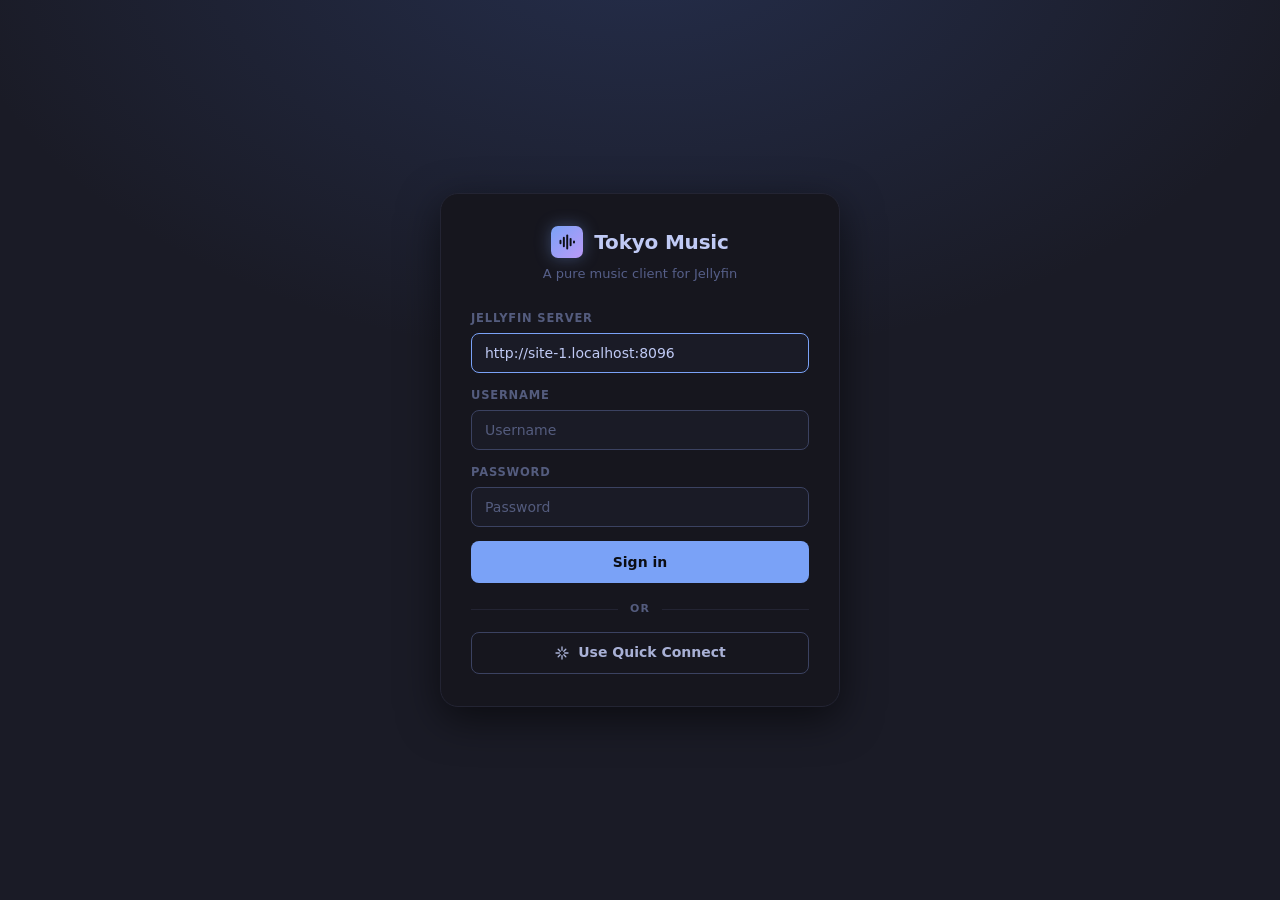
==== commit 0fc5b3e4: "Fix playback and session bugs; add gapless, lyrics, saved queue, install Fixes: - Signing out or an " ====
--- a/index.html
+++ b/index.html
@@ -16,6 +16,9 @@
       href="data:image/svg+xml,%3Csvg xmlns='http://www.w3.org/2000/svg' viewBox='0 0 24 24'%3E%3Crect width='24' height='24' rx='6' fill='%231a1b26'/%3E%3Cg fill='%237aa2f7'%3E%3Crect x='4' y='9' width='2.2' height='6' rx='1.1'/%3E%3Crect x='8' y='6' width='2.2' height='12' rx='1.1'/%3E%3Crect x='12' y='3.5' width='2.2' height='17' rx='1.1'/%3E%3Crect x='16' y='8' width='2.2' height='8' rx='1.1'/%3E%3C/g%3E%3C/svg%3E"
     />
 
+    <link rel="manifest" href="manifest.webmanifest" />
+    <link rel="apple-touch-icon" href="assets/tokyo-music-icon-192.png" />
+
     <link rel="stylesheet" href="css/tokyonight.css" />
     <link rel="stylesheet" href="css/app.css" />
   </head>
@@ -33,6 +36,8 @@
       </p>
     </noscript>
 
+    <!-- Optional, gitignored deployment settings; see config.example.js. -->
+    <script src="config.js"></script>
     <script type="module" src="js/app.js"></script>
   </body>
 </html>
--- a/css/app.css
+++ b/css/app.css
@@ -57,10 +57,11 @@
   flex: none;
 }
 
+/* Outlines follow the element's own border-radius, so this must not impose
+   one — doing so reshapes whatever receives focus. */
 :focus-visible {
   outline: 2px solid var(--accent);
   outline-offset: 2px;
-  border-radius: var(--r-sm);
 }
 
 /* Scrollbars */
@@ -177,6 +178,17 @@
   transition: background 0.13s var(--ease), color 0.13s var(--ease);
   position: relative;
   white-space: nowrap;
+}
+
+/* Draw the focus ring inside these rows. They sit only 8px from the panel
+   edge and the active item's indicator bar overhangs to left: -8px, so an
+   outset ring collides with the bar and is clipped by the panel.
+   Firefox makes this visible on every click, since it treats a clicked link
+   as focus-visible where Chromium does not. */
+.nav-item:focus-visible,
+.sidebar-pl:focus-visible,
+.user-chip:focus-visible {
+  outline-offset: -2px;
 }
 
 .nav-icon {
@@ -304,6 +316,27 @@
   font-weight: 700;
   color: #fff;
   flex: none;
+  /* Anchors the avatar image and clips it to the circle; the initial sits
+     underneath and shows through whenever there is no picture. */
+  position: relative;
+  overflow: hidden;
+}
+
+.user-avatar img {
+  position: absolute;
+  inset: 0;
+  width: 100%;
+  height: 100%;
+  object-fit: cover;
+  /* Jellyfin serves user avatars at full resolution, so the browser is doing the
+     downscale here; this keeps it from looking soft at 26px. */
+  image-rendering: auto;
+  opacity: 0;
+  transition: opacity 0.32s var(--ease);
+}
+
+.user-avatar img.loaded {
+  opacity: 1;
 }
 
 /* ---------- Main column ---------- */
@@ -1185,7 +1218,7 @@
   background: var(--surface-0);
   border-top: 1px solid var(--border);
   display: grid;
-  grid-template-columns: minmax(180px, 1fr) minmax(360px, 2fr) minmax(180px, 1fr);
+  grid-template-columns: minmax(140px, 1fr) minmax(280px, 1.6fr) auto;
   align-items: center;
   gap: 16px;
   padding: 0 18px;
@@ -1245,7 +1278,10 @@
   display: flex;
   flex-direction: column;
   align-items: center;
-  gap: 6px;
+  gap: 0;
+  /* The 36px seek hit area adds 14px above its visible 8px track.
+     Balance that visual gap against the space above the transport buttons. */
+  padding-top: 9px;
   min-width: 0;
   width: 100%;
 }
@@ -1375,15 +1411,131 @@
   gap: 4px;
 }
 
+.player-right .icon-btn {
+  width: 42px;
+  height: 42px;
+  flex: none;
+}
+.player-right .icon-btn svg { width: 24px; height: 24px; }
+.player-right .bitrate-tag {
+  height: 42px;
+  min-width: 48px;
+  padding: 0 8px;
+  font-size: 11px;
+  margin-right: 5px;
+}
+.seek-row .range { height: 36px; }
+.seek-row .range-track { height: 8px; }
+.seek-row .range-thumb {
+  width: 20px;
+  height: 20px;
+  transform: translateX(-50%);
+}
+.volume-host { position: relative; flex: none; }
+.player-right .volume-toggle { display: none; }
+
 .volume-wrap {
   display: flex;
   align-items: center;
   gap: 6px;
-  width: 108px;
+  width: 330px;
+  flex: none;
+  user-select: none;
 }
 
 .volume-wrap .range {
+  flex: none;
+  height: 36px;
+  width: 100%;
+}
+
+.volume-fader {
   flex: 1;
+  min-width: 0;
+}
+
+.volume-wrap .range-track { height: 8px; }
+.volume-wrap .range-thumb {
+  width: 20px;
+  height: 20px;
+  transform: translateX(-50%);
+}
+.volume-wrap .range::after {
+  content: "";
+  position: absolute;
+  left: 50%;
+  height: 14px;
+  width: 2px;
+  background: var(--text-dim);
+  pointer-events: none;
+}
+.volume-wrap .range-thumb { z-index: 1; }
+.volume-wrap .range:focus-visible {
+  outline: 2px solid var(--accent);
+  outline-offset: 3px;
+  border-radius: var(--r-sm);
+}
+.volume-scale {
+  position: relative;
+  display: flex;
+  justify-content: space-between;
+  font-size: 10px;
+  color: var(--text-dim);
+  line-height: 14px;
+}
+.volume-unity {
+  position: absolute;
+  left: 50%;
+  transform: translateX(-50%);
+  color: var(--text-dim);
+  font: inherit;
+  padding: 0 5px;
+}
+.volume-unity:hover { color: var(--accent); }
+.volume-readout {
+  width: 100%;
+  min-height: 36px;
+  text-align: right;
+  font-size: 11px;
+  font-variant-numeric: tabular-nums;
+  color: var(--text-dim);
+  border-radius: var(--r-sm);
+  cursor: text;
+}
+.volume-readout:hover { background: var(--surface-hover); color: var(--text); }
+.volume-value { position: relative; flex: 0 0 72px; }
+.volume-db-input {
+  width: 100%;
+  height: 36px;
+  padding: 4px;
+  background: var(--surface-1);
+  color: var(--text);
+  border: 1px solid var(--accent);
+  border-radius: var(--r-sm);
+  text-align: right;
+  font-size: 13px;
+}
+.volume-db-input[aria-invalid="true"] { border-color: var(--tn-red); }
+.volume-db-error {
+  position: absolute;
+  bottom: calc(100% + 8px);
+  right: 0;
+  width: 230px;
+  padding: 10px;
+  border-radius: var(--r-sm);
+  background: var(--surface-3);
+  color: var(--tn-red);
+  box-shadow: var(--shadow-lg);
+  font-size: 12px;
+  z-index: 2;
+}
+.volume-value [hidden] { display: none; }
+.volume-readout:focus-visible {
+  outline: 2px solid var(--accent);
+  outline-offset: 2px;
+}
+.volume-wrap.boosting .volume-readout {
+  color: var(--tn-orange);
 }
 
 .bitrate-tag {
@@ -1406,6 +1558,311 @@
 .bitrate-tag.transcode {
   color: var(--tn-orange);
   border-color: color-mix(in srgb, var(--tn-orange) 45%, transparent);
+}
+
+/* ============================================================
+   Fullscreen player
+   ============================================================ */
+
+.fullscreen-player {
+  position: fixed;
+  inset: 0;
+  z-index: 200;
+  display: grid;
+  place-items: center;
+  overflow: hidden;
+  background:
+    radial-gradient(circle at 50% 38%, rgba(65, 72, 104, 0.2), transparent 48%),
+    linear-gradient(145deg, #16161e 0%, #0f111a 52%, #07080d 100%);
+  cursor: default;
+}
+
+.fullscreen-player[hidden] {
+  display: none;
+}
+
+.fullscreen-art {
+  position: absolute;
+  inset: 0;
+  display: grid;
+  place-items: center;
+  padding: clamp(24px, 5vmin, 72px) clamp(24px, 6vmin, 88px)
+    clamp(130px, 18vh, 190px);
+}
+
+.fullscreen-ambient {
+  position: absolute;
+  inset: -12%;
+  overflow: hidden;
+  opacity: 0.14;
+  filter: blur(80px) saturate(1.35);
+  pointer-events: none;
+}
+
+.fullscreen-ambient img {
+  width: 100%;
+  height: 100%;
+  object-fit: cover;
+}
+
+.fullscreen-art::after {
+  content: "";
+  position: absolute;
+  inset: 0;
+  background:
+    radial-gradient(circle at center, transparent 8%, rgba(15, 17, 26, 0.2) 58%),
+    linear-gradient(to bottom, rgba(15, 17, 26, 0.2), rgba(5, 6, 10, 0.72));
+  pointer-events: none;
+}
+
+.fullscreen-art-stage {
+  position: relative;
+  z-index: 1;
+  width: min(56vmin, 640px);
+  aspect-ratio: 1;
+}
+
+.fullscreen-art-main {
+  position: relative;
+  z-index: 2;
+  width: 100%;
+  height: 100%;
+  object-fit: cover;
+  border-radius: 10px;
+  box-shadow:
+    0 24px 70px rgba(0, 0, 0, 0.62),
+    0 0 0 1px rgba(192, 202, 245, 0.1);
+}
+
+.fullscreen-art-glow {
+  position: absolute;
+  z-index: 0;
+  inset: -7%;
+  opacity: 0.42;
+  filter: blur(42px) saturate(1.5);
+  transform: translateY(2%);
+  pointer-events: none;
+}
+
+.fullscreen-art-glow img {
+  width: 100%;
+  height: 100%;
+  object-fit: cover;
+}
+
+.fullscreen-art-reflection {
+  position: absolute;
+  z-index: 1;
+  top: calc(100% + 12px);
+  left: 3%;
+  width: 94%;
+  height: 28%;
+  overflow: hidden;
+  opacity: 0.2;
+  filter: blur(1px);
+  mask-image: linear-gradient(to bottom, rgba(0, 0, 0, 0.75), transparent 80%);
+  -webkit-mask-image: linear-gradient(to bottom, rgba(0, 0, 0, 0.75), transparent 80%);
+  pointer-events: none;
+}
+
+.fullscreen-art-reflection img {
+  width: 100%;
+  height: 100%;
+  object-fit: cover;
+  transform: scaleY(-1);
+}
+
+.fullscreen-art-fallback {
+  position: relative;
+  z-index: 1;
+  width: min(56vmin, 640px);
+  aspect-ratio: 1;
+  display: grid;
+  place-items: center;
+  color: var(--text-faint);
+  background: var(--surface-2);
+  border-radius: 10px;
+  box-shadow: 0 24px 70px rgba(0, 0, 0, 0.62);
+}
+
+.fullscreen-art-fallback svg {
+  width: 30%;
+  height: 30%;
+}
+
+.fullscreen-controls {
+  position: absolute;
+  z-index: 1;
+  left: 0;
+  right: 0;
+  bottom: 0;
+  display: grid;
+  grid-template-columns: minmax(160px, 1fr) auto minmax(260px, 1fr);
+  align-items: center;
+  gap: clamp(16px, 3vw, 48px);
+  padding: 56px clamp(24px, 5vw, 80px) clamp(22px, 4vh, 44px);
+  background: linear-gradient(to top, rgba(0, 0, 0, 0.92), transparent);
+  transition: opacity 0.25s var(--ease), transform 0.25s var(--ease);
+}
+
+.fullscreen-player.idle {
+  cursor: none;
+}
+
+.fullscreen-player.idle .fullscreen-controls {
+  opacity: 0;
+  transform: translateY(18px);
+  pointer-events: none;
+}
+
+.fullscreen-track {
+  min-width: 0;
+}
+
+.fullscreen-title,
+.fullscreen-artist {
+  overflow: hidden;
+  text-overflow: ellipsis;
+  white-space: nowrap;
+}
+
+.fullscreen-title {
+  font-size: clamp(16px, 2vw, 24px);
+  font-weight: 700;
+}
+
+.fullscreen-artist {
+  color: var(--text-muted);
+  font-size: clamp(12px, 1.3vw, 16px);
+}
+
+.fullscreen-transport {
+  display: flex;
+  align-items: center;
+  gap: 16px;
+}
+
+.fullscreen-transport .icon-btn {
+  width: 42px;
+  height: 42px;
+  color: #fff;
+}
+
+.fullscreen-play {
+  width: 52px;
+  height: 52px;
+}
+
+.fullscreen-seek {
+  max-width: none;
+}
+
+.fullscreen-transport .icon-btn.on {
+  color: var(--accent);
+}
+
+/* Lyrics: the art moves left and the sheet takes the right-hand side. */
+.fullscreen-player.with-lyrics .fullscreen-art {
+  right: 46%;
+}
+
+.fullscreen-player.with-lyrics .fullscreen-art-stage,
+.fullscreen-player.with-lyrics .fullscreen-art-fallback {
+  width: min(40vw, 56vmin, 600px);
+}
+
+.lyrics-panel {
+  position: absolute;
+  z-index: 1;
+  top: 0;
+  right: 0;
+  bottom: 0;
+  width: 46%;
+  display: none;
+  flex-direction: column;
+  padding: clamp(24px, 5vmin, 72px) clamp(24px, 5vw, 80px)
+    clamp(130px, 18vh, 190px) 0;
+}
+
+.fullscreen-player.with-lyrics .lyrics-panel {
+  display: flex;
+}
+
+.lyrics-status {
+  margin: auto 0;
+  color: var(--text-muted);
+  font-size: clamp(15px, 1.6vw, 20px);
+}
+
+.lyrics-lines {
+  position: relative;
+  flex: 1;
+  min-height: 0;
+  overflow-y: auto;
+  scrollbar-width: none;
+  padding: 35vh 0;
+  mask-image: linear-gradient(transparent, #000 18%, #000 82%, transparent);
+  -webkit-mask-image: linear-gradient(transparent, #000 18%, #000 82%, transparent);
+}
+
+.lyrics-lines::-webkit-scrollbar {
+  display: none;
+}
+
+.lyric-line {
+  padding: 6px 0;
+  color: var(--text);
+  font-size: clamp(15px, 1.6vw, 22px);
+  font-weight: 600;
+  line-height: 1.4;
+}
+
+.lyrics-panel.synced .lyric-line {
+  color: var(--text-faint);
+  font-size: clamp(18px, 2.2vw, 30px);
+  font-weight: 700;
+  cursor: pointer;
+  transition: color 0.3s var(--ease), opacity 0.3s var(--ease);
+}
+
+.lyrics-panel.synced .lyric-line:hover {
+  color: var(--text-dim);
+}
+
+.lyrics-panel.synced .lyric-line.past {
+  color: var(--text-muted);
+  opacity: 0.55;
+}
+
+.lyrics-panel.synced .lyric-line.active {
+  color: #fff;
+  opacity: 1;
+}
+
+.lyric-line.gap {
+  color: var(--text-faint);
+}
+
+@media (max-width: 720px) {
+  .fullscreen-player.with-lyrics .fullscreen-art {
+    display: none;
+  }
+  .lyrics-panel {
+    left: 0;
+    width: auto;
+    padding-inline: 22px;
+  }
+}
+
+@media (max-width: 720px) {
+  .fullscreen-controls {
+    grid-template-columns: 1fr auto;
+    padding-inline: 22px;
+  }
+  .fullscreen-seek {
+    grid-column: 1 / -1;
+    grid-row: 2;
+  }
 }
 
 /* ============================================================
@@ -2153,9 +2610,35 @@
   .volume-wrap {
     display: none;
   }
+  .player-right .volume-toggle { display: grid; }
+  .volume-host.open .volume-wrap {
+    display: flex;
+    position: absolute;
+    right: 0;
+    bottom: calc(100% + 12px);
+    width: min(360px, calc(100vw - 24px));
+    padding: 16px;
+    background: var(--surface-1);
+    border: 1px solid var(--border-strong);
+    border-radius: var(--r-md);
+    box-shadow: var(--shadow-lg);
+    z-index: 50;
+  }
+  .volume-toggle[aria-expanded="true"] { color: var(--accent); background: var(--surface-hover); }
 }
 
 @media (max-width: 720px) {
+  :root { --player-h: 148px; }
+  .player {
+    grid-template-columns: minmax(0, 1fr) auto;
+    gap: 4px 8px;
+    padding: 8px 12px;
+  }
+  .player-center { grid-column: 1 / -1; grid-row: 2; padding-top: 0; }
+  .player-right { grid-column: 2; grid-row: 1; }
+  .player .np-art { width: 36px; height: 36px; }
+  .player .now-playing { gap: 8px; }
+  .player .now-playing .fav, .player-right .bitrate-tag { display: none; }
   .page {
     padding: 8px 14px 32px;
   }
